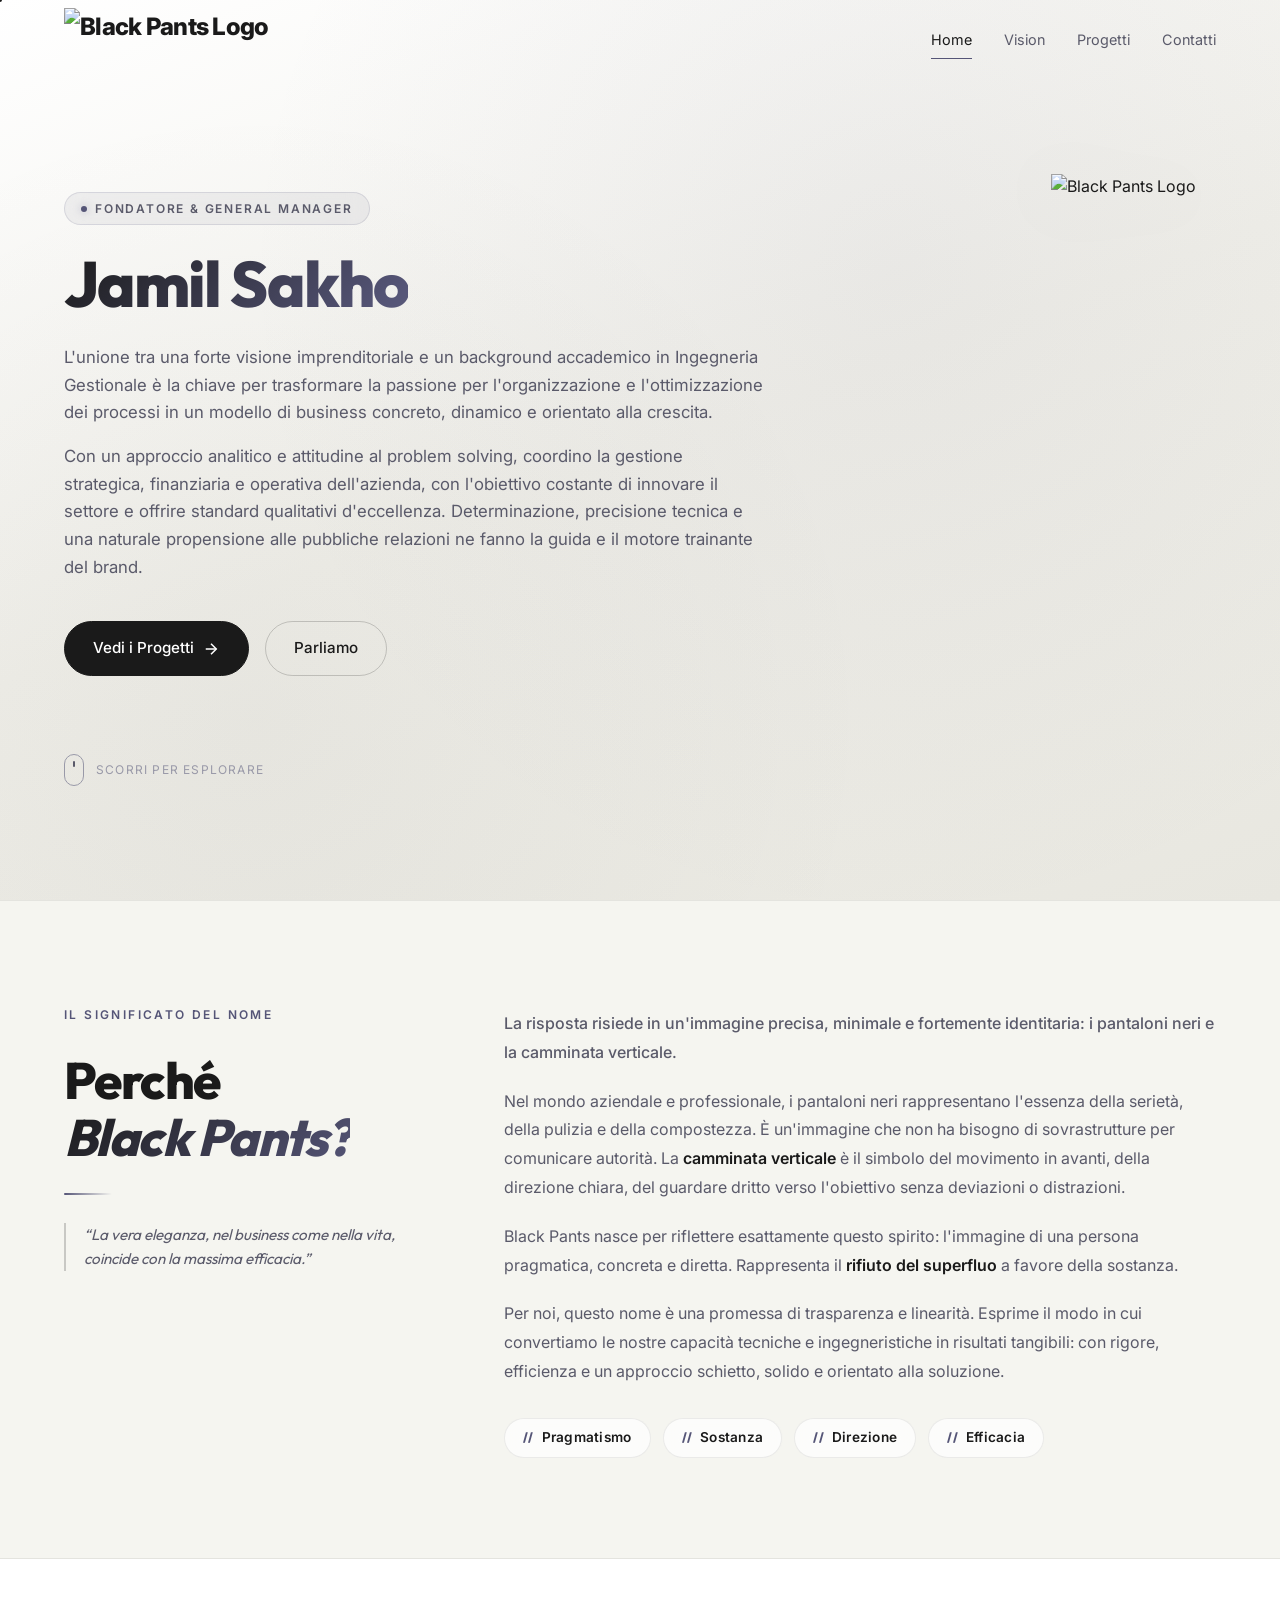
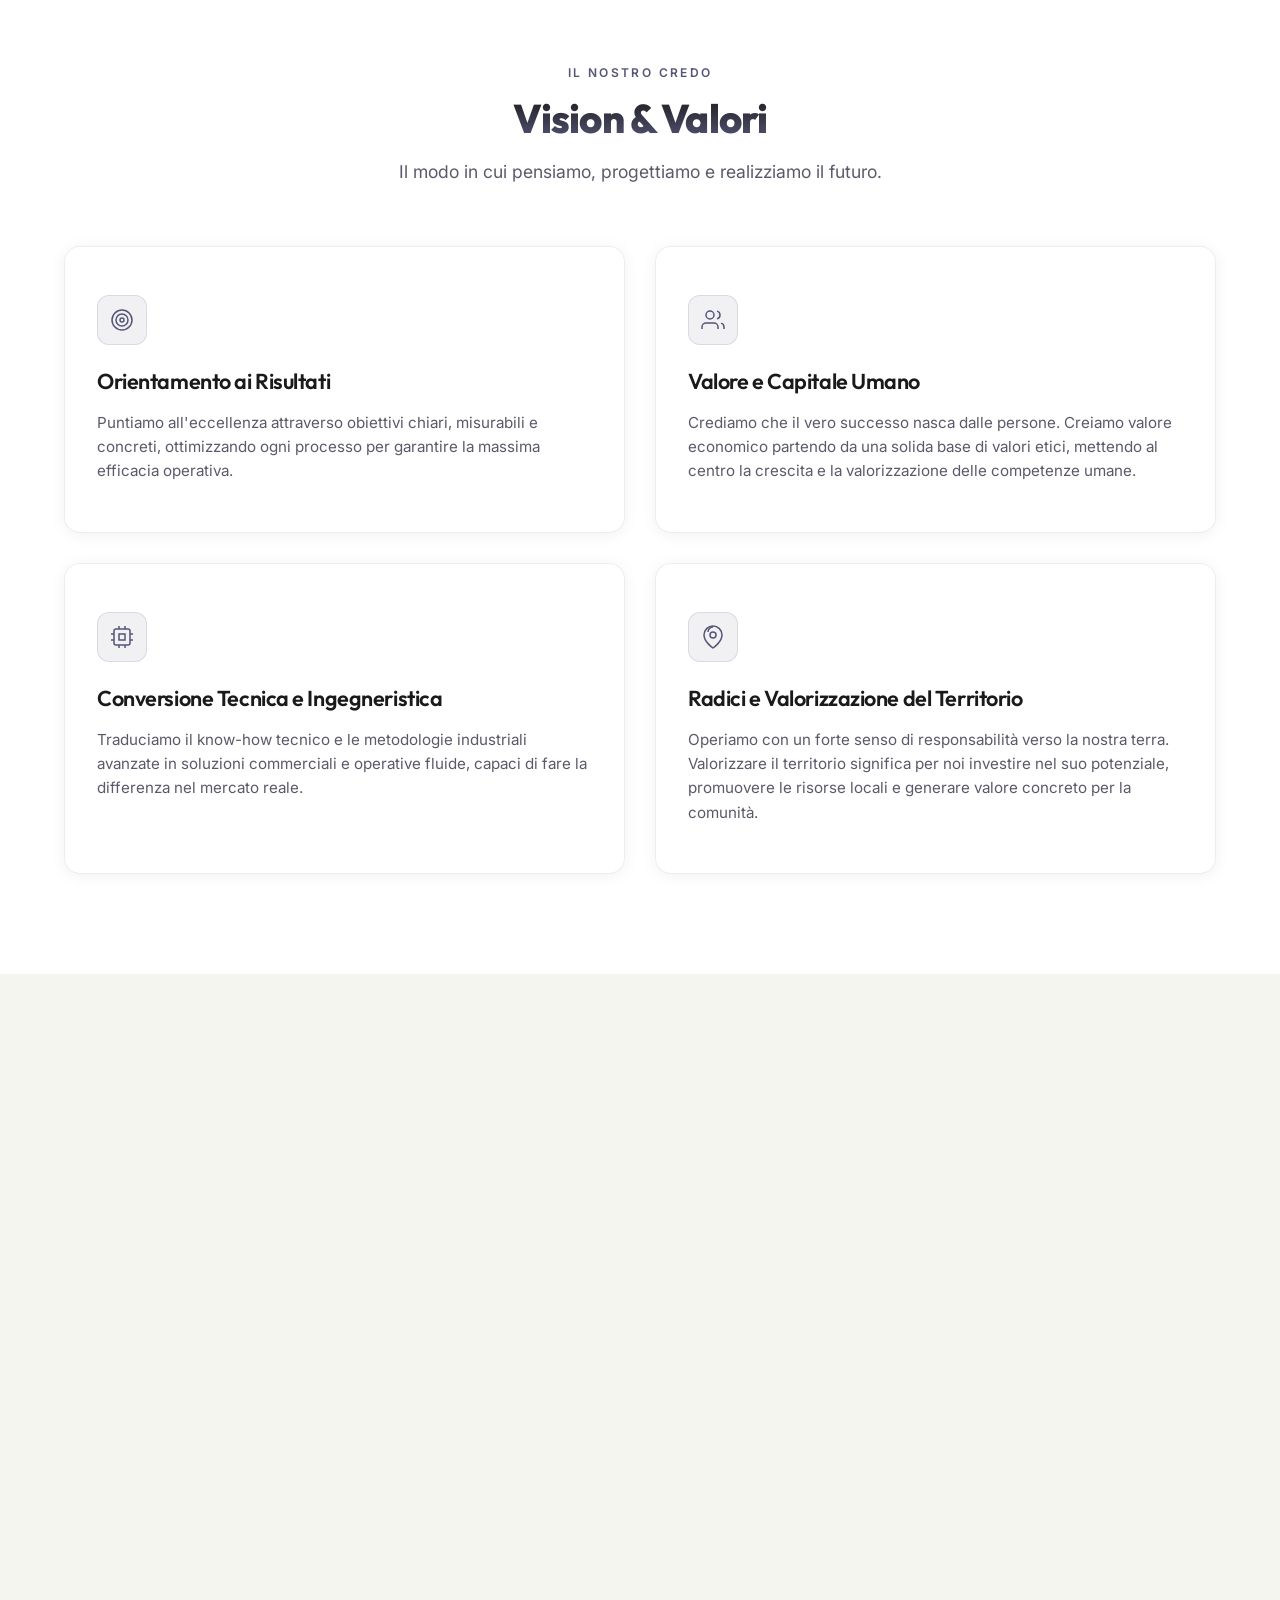
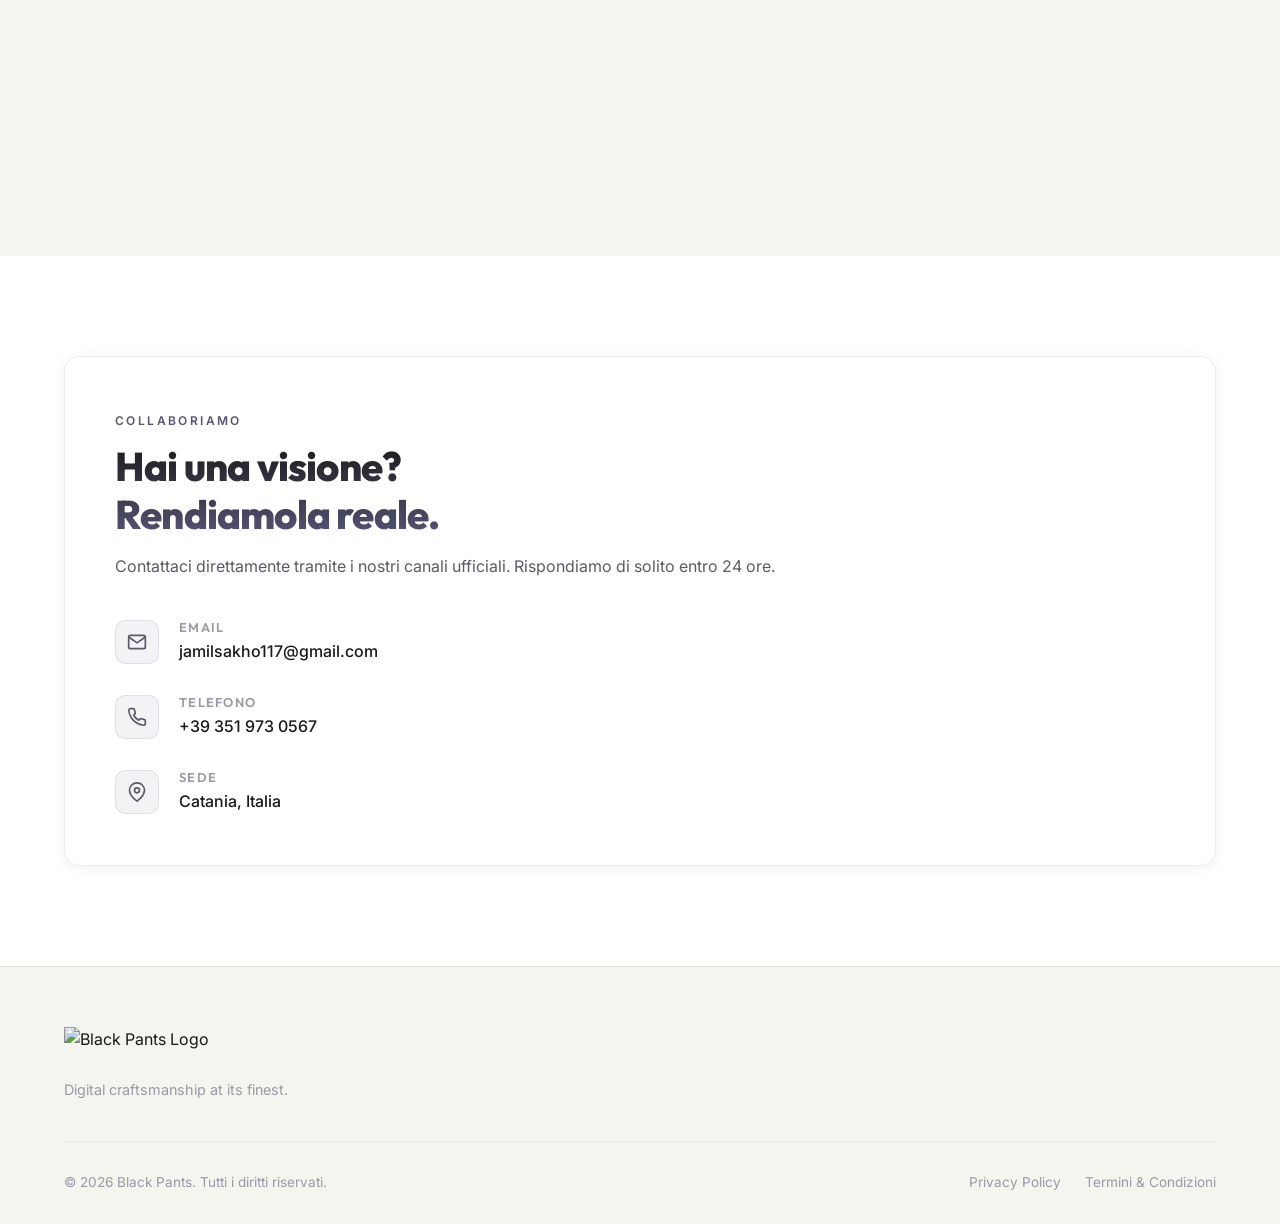
==== index.html @ 6311a8b1 "pronto per deploy" ====
<!DOCTYPE html>
<html lang="it">
<head>
    <meta charset="UTF-8">
    <meta name="viewport" content="width=device-width, initial-scale=1.0">
    <title>Black Pants | Digital Agency & Creative Studio</title>
    <meta name="description" content="Black Pants è uno studio creativo digitale specializzato in sviluppo web premium, design sartoriale ed esperienze interattive all'avanguardia.">
    <!-- Google Fonts -->
    <link rel="preconnect" href="https://fonts.googleapis.com">
    <link rel="preconnect" href="https://fonts.gstatic.com" crossorigin>
    <link href="https://fonts.googleapis.com/css2?family=Inter:wght@300;400;500;600&family=Outfit:wght@300;400;600;800&display=swap" rel="stylesheet">
    <!-- CSS Stylesheet -->
    <link rel="stylesheet" href="style.css">
</head>
<body>
    <!-- Custom Cursor -->
    <div class="custom-cursor" id="custom-cursor"></div>
    <div class="custom-cursor-dot" id="custom-cursor-dot"></div>

    <!-- Header & Navigation -->
    <header class="header">
        <div class="header-container">
            <a href="#home" class="logo" id="nav-logo">
                <img src="IMG_0945.PNG" alt="Black Pants Logo" class="logo-img">
            </a>
            <nav class="nav-menu" id="nav-menu">
                <a href="#home" class="nav-link active">Home</a>
                <a href="#vision" class="nav-link">Vision</a>
                <a href="#projects" class="nav-link">Progetti</a>
                <a href="#contacts" class="nav-link">Contatti</a>
            </nav>
            <button class="mobile-menu-toggle" id="menu-toggle" aria-label="Apri menu">
                <span></span>
                <span></span>
                <span></span>
            </button>
        </div>
    </header>

    <!-- Hero / Home Section -->
    <section id="home" class="hero-section">

        <div class="hero-container hero-split">
            <!-- Bio — Left Column -->
            <div class="hero-content">
                <div class="hero-badge animate-fade-in">
                    <span class="badge-dot"></span>
                    <span>FONDATORE &amp; GENERAL MANAGER</span>
                </div>
                <h1 class="hero-title animate-title">
                    <span class="gradient-text">Jamil Sakho</span>
                </h1>
                <div class="hero-description animate-desc">
                    <p>
                        L'unione tra una forte visione imprenditoriale e un background accademico in Ingegneria Gestionale è la chiave per trasformare la passione per l'organizzazione e l'ottimizzazione dei processi in un modello di business concreto, dinamico e orientato alla crescita.
                    </p>
                    <p style="margin-top: 16px; font-size: 1.05rem;">
                        Con un approccio analitico e attitudine al problem solving, coordino la gestione strategica, finanziaria e operativa dell'azienda, con l'obiettivo costante di innovare il settore e offrire standard qualitativi d'eccellenza. Determinazione, precisione tecnica e una naturale propensione alle pubbliche relazioni ne fanno la guida e il motore trainante del brand.
                    </p>
                </div>
                <div class="hero-actions animate-buttons">
                    <a href="#projects" class="btn btn-primary">
                        <span>Vedi i Progetti</span>
                        <svg class="btn-icon" viewBox="0 0 24 24" fill="none" stroke="currentColor" stroke-width="2">
                            <line x1="5" y1="12" x2="19" y2="12"></line>
                            <polyline points="12 5 19 12 12 19"></polyline>
                        </svg>
                    </a>
                    <a href="#contacts" class="btn btn-secondary">Parliamo</a>
                </div>
            </div>

            <!-- Logo — Right Column -->
            <div class="hero-logo-panel animate-fade-in">
                <img src="IMG_0945.PNG" alt="Black Pants Logo" class="hero-logo-large">
            </div>

            <div class="scroll-indicator animate-fade-in">
                <span class="scroll-mouse">
                    <span class="scroll-wheel"></span>
                </span>
                <span class="scroll-text">Scorri per esplorare</span>
            </div>
        </div>
    </section>

    <!-- Brand Story Section -->
    <section id="brand-story" class="brand-story-section reveal-section">
        <div class="section-container">
            <div class="brand-story-wrapper">

                <!-- Left: Heading + Decorative element -->
                <div class="brand-story-left">
                    <span class="section-tag">IL SIGNIFICATO DEL NOME</span>
                    <h2 class="brand-story-heading">Perch&eacute;<br><em>Black Pants?</em></h2>
                    <div class="brand-story-divider"></div>
                    <blockquote class="brand-story-quote">
                        &ldquo;La vera eleganza, nel business come nella vita, coincide con la massima efficacia.&rdquo;
                    </blockquote>
                </div>

                <!-- Right: Body text -->
                <div class="brand-story-right">
                    <p class="brand-story-lead">La risposta risiede in un'immagine precisa, minimale e fortemente identitaria: i pantaloni neri e la camminata verticale.</p>

                    <p>Nel mondo aziendale e professionale, i pantaloni neri rappresentano l'essenza della seriet&agrave;, della pulizia e della compostezza. &Egrave; un'immagine che non ha bisogno di sovrastrutture per comunicare autorit&agrave;. La <strong>camminata verticale</strong> &egrave; il simbolo del movimento in avanti, della direzione chiara, del guardare dritto verso l'obiettivo senza deviazioni o distrazioni.</p>

                    <p>Black Pants nasce per riflettere esattamente questo spirito: l'immagine di una persona pragmatica, concreta e diretta. Rappresenta il <strong>rifiuto del superfluo</strong> a favore della sostanza.</p>

                    <p>Per noi, questo nome &egrave; una promessa di trasparenza e linearit&agrave;. Esprime il modo in cui convertiamo le nostre capacit&agrave; tecniche e ingegneristiche in risultati tangibili: con rigore, efficienza e un approccio schietto, solido e orientato alla soluzione.</p>

                    <div class="brand-story-pillars">
                        <div class="brand-pill">
                            <span class="brand-pill-icon">//</span>
                            <span>Pragmatismo</span>
                        </div>
                        <div class="brand-pill">
                            <span class="brand-pill-icon">//</span>
                            <span>Sostanza</span>
                        </div>
                        <div class="brand-pill">
                            <span class="brand-pill-icon">//</span>
                            <span>Direzione</span>
                        </div>
                        <div class="brand-pill">
                            <span class="brand-pill-icon">//</span>
                            <span>Efficacia</span>
                        </div>
                    </div>
                </div>

            </div>
        </div>
    </section>

    <!-- Vision Section -->
    <section id="vision" class="vision-section reveal-section">
        <div class="section-container">
            <div class="section-header">
                <span class="section-tag">IL NOSTRO CREDO</span>
                <h2 class="section-title">Vision & Valori</h2>
                <p class="section-subtitle">Il modo in cui pensiamo, progettiamo e realizziamo il futuro.</p>
            </div>
            
            <div class="vision-grid">
                <!-- Vision Card 1: Orientamento ai Risultati -->
                <div class="vision-card glass-card">
                    <div class="vision-card-icon-wrapper">
                        <svg class="vision-card-icon" viewBox="0 0 24 24" fill="none" stroke="currentColor" stroke-width="1.5">
                            <circle cx="12" cy="12" r="10"></circle>
                            <circle cx="12" cy="12" r="6"></circle>
                            <circle cx="12" cy="12" r="2"></circle>
                        </svg>
                    </div>
                    <h3>Orientamento ai Risultati</h3>
                    <p>Puntiamo all'eccellenza attraverso obiettivi chiari, misurabili e concreti, ottimizzando ogni processo per garantire la massima efficacia operativa.</p>
                </div>

                <!-- Vision Card 2: Valore e Capitale Umano -->
                <div class="vision-card glass-card">
                    <div class="vision-card-icon-wrapper">
                        <svg class="vision-card-icon" viewBox="0 0 24 24" fill="none" stroke="currentColor" stroke-width="1.5">
                            <path d="M17 21v-2a4 4 0 0 0-4-4H5a4 4 0 0 0-4 4v2"></path>
                            <circle cx="9" cy="7" r="4"></circle>
                            <path d="M23 21v-2a4 4 0 0 0-3-3.87"></path>
                            <path d="M16 3.13a4 4 0 0 1 0 7.75"></path>
                        </svg>
                    </div>
                    <h3>Valore e Capitale Umano</h3>
                    <p>Crediamo che il vero successo nasca dalle persone. Creiamo valore economico partendo da una solida base di valori etici, mettendo al centro la crescita e la valorizzazione delle competenze umane.</p>
                </div>

                <!-- Vision Card 3: Conversione Tecnica e Ingegneristica -->
                <div class="vision-card glass-card">
                    <div class="vision-card-icon-wrapper">
                        <svg class="vision-card-icon" viewBox="0 0 24 24" fill="none" stroke="currentColor" stroke-width="1.5">
                            <rect x="4" y="4" width="16" height="16" rx="2" ry="2"></rect>
                            <rect x="9" y="9" width="6" height="6"></rect>
                            <line x1="9" y1="1" x2="9" y2="4"></line>
                            <line x1="15" y1="1" x2="15" y2="4"></line>
                            <line x1="9" y1="20" x2="9" y2="23"></line>
                            <line x1="15" y1="20" x2="15" y2="23"></line>
                            <line x1="20" y1="9" x2="23" y2="9"></line>
                            <line x1="20" y1="15" x2="23" y2="15"></line>
                            <line x1="1" y1="9" x2="4" y2="9"></line>
                            <line x1="1" y1="15" x2="4" y2="15"></line>
                        </svg>
                    </div>
                    <h3>Conversione Tecnica e Ingegneristica</h3>
                    <p>Traduciamo il know-how tecnico e le metodologie industriali avanzate in soluzioni commerciali e operative fluide, capaci di fare la differenza nel mercato reale.</p>
                </div>

                <!-- Vision Card 4: Radici e Valorizzazione del Territorio -->
                <div class="vision-card glass-card">
                    <div class="vision-card-icon-wrapper">
                        <svg class="vision-card-icon" viewBox="0 0 24 24" fill="none" stroke="currentColor" stroke-width="1.5">
                            <path d="M21 10c0 7-9 13-9 13s-9-6-9-13a9 9 0 0 1 18 0z"></path>
                            <circle cx="12" cy="10" r="3"></circle>
                            <path d="M12 2a5 5 0 0 0-5 5"></path>
                        </svg>
                    </div>
                    <h3>Radici e Valorizzazione del Territorio</h3>
                    <p>Operiamo con un forte senso di responsabilità verso la nostra terra. Valorizzare il territorio significa per noi investire nel suo potenziale, promuovere le risorse locali e generare valore concreto per la comunità.</p>
                </div>
            </div>
        </div>
    </section>

    <!-- Projects Section -->
    <section id="projects" class="projects-section reveal-section">
        <div class="section-container">
            <div class="section-header">
                <span class="section-tag">IL NOSTRO PORTFOLIO</span>
                <h2 class="section-title">Progetti Selezionati</h2>
                <p class="section-subtitle">Una vetrina delle nostre ultime creazioni digitali.</p>
            </div>

            <!-- Project Grid -->
            <div class="projects-grid">
                <!-- Project Spotlight: Video Loop (Coming Soon) -->
                <div class="project-card video-loop-card glass-card featured-project">
                    <div class="project-video-container">
                        <video autoplay loop muted playsinline class="project-video">
                            <source src="05164527-70b6-4cb3-bdf6-fbc091e13757.mp4" type="video/mp4">
                            Il tuo browser non supporta il tag video.
                        </video>
                        <div class="video-overlay">
                            <div class="coming-soon-wrapper">
                                <span class="coming-soon-badge">SPOTLIGHT</span>
                                <h3 class="coming-soon-title">BLACK PANTS DIGITAL EXPERIENCE</h3>
                                <p class="coming-soon-description">Un'anteprima del nostro prossimo ecosistema e dei nuovi progetti interattivi.</p>
                                <span class="coming-soon-tag">Coming Soon</span>
                            </div>
                        </div>
                    </div>
                </div>


            </div>
        </div>
    </section>

    <!-- Contacts Section -->
    <section id="contacts" class="contacts-section reveal-section">
        <div class="section-container">
            <!-- Contact Info — full width, no form -->
            <div class="contacts-info-panel contacts-info-fullwidth glass-card">
                <span class="section-tag">COLLABORIAMO</span>
                <h2 class="section-title">Hai una visione?<br>Rendiamola reale.</h2>
                <p class="contacts-intro">Contattaci direttamente tramite i nostri canali ufficiali. Rispondiamo di solito entro 24 ore.</p>

                <div class="info-items-list info-items-row">
                    <div class="info-item">
                        <div class="info-icon-wrapper">
                            <svg viewBox="0 0 24 24" fill="none" stroke="currentColor" stroke-width="2">
                                <path d="M4 4h16c1.1 0 2 .9 2 2v12c0 1.1-.9 2-2 2H4c-1.1 0-2-.9-2-2V6c0-1.1.9-2 2-2z"></path>
                                <polyline points="22,6 12,13 2,6"></polyline>
                            </svg>
                        </div>
                        <div>
                            <h4>Email</h4>
                            <a href="mailto:jamilsakho117@gmail.com">jamilsakho117@gmail.com</a>
                        </div>
                    </div>

                    <div class="info-item">
                        <div class="info-icon-wrapper">
                            <svg viewBox="0 0 24 24" fill="none" stroke="currentColor" stroke-width="2">
                                <path d="M22 16.92v3a2 2 0 0 1-2.18 2 19.79 19.79 0 0 1-8.63-3.07 19.5 19.5 0 0 1-6-6 19.79 19.79 0 0 1-3.07-8.67A2 2 0 0 1 4.11 2h3a2 2 0 0 1 2 1.72 12.84 12.84 0 0 0 .7 2.81 2 2 0 0 1-.45 2.11L8.09 9.91a16 16 0 0 0 6 6l1.27-1.27a2 2 0 0 1 2.11-.45 12.84 12.84 0 0 0 2.81.7A2 2 0 0 1 22 16.92z"></path>
                            </svg>
                        </div>
                        <div>
                            <h4>Telefono</h4>
                            <a href="tel:+393519730567">+39 351 973 0567</a>
                        </div>
                    </div>

                    <div class="info-item">
                        <div class="info-icon-wrapper">
                            <svg viewBox="0 0 24 24" fill="none" stroke="currentColor" stroke-width="2">
                                <path d="M21 10c0 7-9 13-9 13s-9-6-9-13a9 9 0 0 1 18 0z"></path>
                                <circle cx="12" cy="10" r="3"></circle>
                            </svg>
                        </div>
                        <div>
                            <h4>Sede</h4>
                            <p>Catania, Italia</p>
                        </div>
                    </div>
                </div>
            </div>
        </div>
    </section>

    <!-- Footer -->
    <footer class="footer">
        <div class="footer-container">
            <div class="footer-brand">
                <img src="IMG_0945.PNG" alt="Black Pants Logo" class="footer-logo-img">
                <p>Digital craftsmanship at its finest.</p>
            </div>
            <div class="footer-bottom">
                <p class="copyright">&copy; 2026 Black Pants. Tutti i diritti riservati.</p>
                <div class="footer-links">
                    <a href="#">Privacy Policy</a>
                    <a href="#">Termini & Condizioni</a>
                </div>
            </div>
        </div>
    </footer>

    <!-- JS Script -->
    <script src="script.js"></script>
</body>
</html>
---- style.css ----
/* ==========================================================================
   DESIGN SYSTEM & VARIABLES — LIGHT THEME
   ========================================================================== */
:root {
    /* Color Palette — Light / White Tones */
    --bg-deep: #f5f5f0;
    --bg-surface: #ffffff;
    --bg-surface-elevated: #eeede8;

    --text-main: #1a1a1a;
    --text-muted: #5a5a6a;
    --text-dim: #9999a8;

    --primary: #1a1a1a;
    --primary-rgb: 26, 26, 26;
    --accent: #2d2d2d;         /* Near-black accent */
    --accent-cyan: #555577;    /* Muted indigo-ish */
    --accent-gradient: linear-gradient(135deg, #1a1a1a 0%, #555577 50%, #888899 100%);

    --glass-bg: rgba(255, 255, 255, 0.7);
    --glass-border: rgba(0, 0, 0, 0.07);
    --glass-border-hover: rgba(0, 0, 0, 0.18);

    /* Layout & Spacing */
    --header-height: 80px;
    --max-width: 1200px;

    /* Animations & Transitions */
    --transition-smooth: all 0.5s cubic-bezier(0.16, 1, 0.3, 1);
    --transition-fast: all 0.2s ease;
}

/* ==========================================================================
   RESET & BASE STYLES
   ========================================================================== */
*, *::before, *::after {
    box-sizing: border-box;
    margin: 0;
    padding: 0;
}

html {
    scroll-behavior: smooth;
    font-size: 16px;
    background-color: var(--bg-deep);
    color: var(--text-main);
    overflow-x: hidden;
}

body {
    font-family: 'Inter', sans-serif;
    line-height: 1.6;
    -webkit-font-smoothing: antialiased;
    overflow-x: hidden;
}

h1, h2, h3, h4, h5, h6 {
    font-family: 'Outfit', sans-serif;
    font-weight: 600;
    letter-spacing: -0.02em;
    line-height: 1.2;
}

a {
    color: inherit;
    text-decoration: none;
    transition: var(--transition-fast);
}

button, input, textarea {
    font-family: inherit;
    color: inherit;
    background: none;
    border: none;
}

/* Custom Scrollbar */
::-webkit-scrollbar {
    width: 8px;
}
::-webkit-scrollbar-track {
    background: var(--bg-deep);
}
::-webkit-scrollbar-thumb {
    background: var(--bg-surface-elevated);
    border-radius: 4px;
}
::-webkit-scrollbar-thumb:hover {
    background: var(--text-dim);
}

/* Selection */
::selection {
    background: rgba(85, 85, 119, 0.2);
    color: var(--text-main);
}

/* ==========================================================================
   CUSTOM CURSOR (Desktop only)
   ========================================================================== */
.custom-cursor {
    width: 20px;
    height: 20px;
    border: 1px solid rgba(0, 0, 0, 0.3);
    border-radius: 50%;
    position: fixed;
    transform: translate(-50%, -50%);
    pointer-events: none;
    z-index: 9999;
    transition: width 0.3s, height 0.3s, border-color 0.3s;
    mix-blend-mode: multiply;
}

.custom-cursor-dot {
    width: 4px;
    height: 4px;
    background-color: #1a1a1a;
    border-radius: 50%;
    position: fixed;
    transform: translate(-50%, -50%);
    pointer-events: none;
    z-index: 9999;
}

.custom-cursor.hover {
    width: 40px;
    height: 40px;
    border-color: var(--accent-cyan);
    background-color: rgba(85, 85, 119, 0.08);
}

/* ==========================================================================
   LAYOUT UTILITIES
   ========================================================================== */
.section-container {
    max-width: var(--max-width);
    margin: 0 auto;
    padding: 100px 24px;
}

.section-header {
    text-align: center;
    margin-bottom: 60px;
}

.section-tag {
    font-size: 0.75rem;
    font-weight: 600;
    letter-spacing: 0.2em;
    color: var(--accent-cyan);
    text-transform: uppercase;
    display: inline-block;
    margin-bottom: 12px;
}

.section-title {
    font-size: 2.5rem;
    font-weight: 800;
    margin-bottom: 16px;
    background: linear-gradient(180deg, #1a1a1a 0%, #555577 100%);
    -webkit-background-clip: text;
    -webkit-text-fill-color: transparent;
}

.section-subtitle {
    font-size: 1.1rem;
    color: var(--text-muted);
    max-width: 600px;
    margin: 0 auto;
}

/* Glassmorphism Cards — Light Mode */
.glass-card {
    background: var(--glass-bg);
    backdrop-filter: blur(20px) saturate(160%);
    -webkit-backdrop-filter: blur(20px) saturate(160%);
    border: 1px solid var(--glass-border);
    border-radius: 16px;
    transition: var(--transition-smooth);
    box-shadow: 0 2px 16px rgba(0,0,0,0.06);
}

.glass-card:hover {
    border-color: var(--glass-border-hover);
    box-shadow: 0 10px 40px rgba(0, 0, 0, 0.12), 0 2px 8px rgba(0,0,0,0.06);
    transform: translateY(-5px);
}

/* Buttons */
.btn {
    display: inline-flex;
    align-items: center;
    justify-content: center;
    padding: 14px 28px;
    border-radius: 30px;
    font-size: 0.95rem;
    font-weight: 500;
    cursor: pointer;
    transition: var(--transition-smooth);
}

.btn-primary {
    background-color: var(--primary);
    color: #ffffff;
    border: 1px solid var(--primary);
}

.btn-primary:hover {
    background-color: transparent;
    color: var(--primary);
    box-shadow: 0 0 25px rgba(0, 0, 0, 0.15);
}

.btn-secondary {
    background-color: transparent;
    color: var(--text-main);
    border: 1px solid var(--glass-border-hover);
    backdrop-filter: blur(5px);
}

.btn-secondary:hover {
    background-color: rgba(0, 0, 0, 0.04);
    border-color: var(--primary);
}

.btn-icon {
    width: 18px;
    height: 18px;
    margin-left: 8px;
    transition: transform 0.3s ease;
}

.btn-primary:hover .btn-icon {
    transform: translateX(4px);
}

/* ==========================================================================
   HEADER & NAVIGATION
   ========================================================================== */
.header {
    position: fixed;
    top: 0;
    left: 0;
    width: 100%;
    height: var(--header-height);
    z-index: 1000;
    transition: var(--transition-smooth);
    border-bottom: 1px solid transparent;
}

.header.scrolled {
    height: 70px;
    background: rgba(245, 245, 240, 0.88);
    backdrop-filter: blur(20px);
    -webkit-backdrop-filter: blur(20px);
    border-bottom: 1px solid var(--glass-border);
}

.header-container {
    max-width: var(--max-width);
    height: 100%;
    margin: 0 auto;
    padding: 0 24px;
    display: flex;
    align-items: center;
    justify-content: space-between;
}

.logo {
    font-size: 1.5rem;
    font-weight: 800;
    letter-spacing: -0.03em;
    display: flex;
    align-items: center;
}

.nav-menu {
    display: flex;
    align-items: center;
    gap: 32px;
}

.nav-link {
    font-size: 0.9rem;
    font-weight: 400;
    color: var(--text-muted);
    position: relative;
    padding: 8px 0;
}

.nav-link::after {
    content: '';
    position: absolute;
    bottom: 0;
    left: 0;
    width: 0;
    height: 1px;
    background-color: var(--primary);
    transition: var(--transition-fast);
}

.nav-link:hover, .nav-link.active {
    color: var(--text-main);
}

.nav-link.active::after {
    width: 100%;
    background-color: var(--accent-cyan);
}

/* Mobile Menu Toggle */
.mobile-menu-toggle {
    display: none;
    flex-direction: column;
    justify-content: space-between;
    width: 24px;
    height: 16px;
    cursor: pointer;
    z-index: 1001;
}

.mobile-menu-toggle span {
    display: block;
    width: 100%;
    height: 2px;
    background-color: var(--text-main);
    transition: var(--transition-fast);
    border-radius: 2px;
}

/* ==========================================================================
   HERO SECTION (HOME) — No video, clean white layout
   ========================================================================== */
.hero-section {
    position: relative;
    width: 100%;
    min-height: 100vh;
    display: flex;
    align-items: center;
    justify-content: center;
    overflow: hidden;
    background: linear-gradient(160deg, #ffffff 0%, #f0efe9 50%, #e8e7e0 100%);
    padding: 120px 0 80px 0;
}

/* Subtle decorative background pattern */
.hero-section::before {
    content: '';
    position: absolute;
    top: 0; left: 0; width: 100%; height: 100%;
    background-image: radial-gradient(circle at 70% 30%, rgba(85,85,119,0.06) 0%, transparent 60%),
                      radial-gradient(circle at 20% 80%, rgba(26,26,26,0.04) 0%, transparent 50%);
    pointer-events: none;
    z-index: 1;
}

.hero-light-overlay {
    display: none; /* Not needed in light theme */
}

.hero-container {
    position: relative;
    max-width: var(--max-width);
    width: 100%;
    padding: 0 24px;
    z-index: 3;
    display: flex;
    flex-direction: column;
    justify-content: center;
}

/* Two-column hero layout: bio left, logo right */
.hero-split {
    display: grid;
    grid-template-columns: 1fr auto;
    grid-template-rows: auto auto;
    align-items: center;
    column-gap: 60px;
}

.hero-split .hero-content {
    grid-column: 1;
    grid-row: 1;
}

.hero-split .scroll-indicator {
    grid-column: 1 / -1;
    grid-row: 2;
    position: relative;
    bottom: auto;
    left: auto;
    margin-top: 40px;
}

.hero-logo-panel {
    grid-column: 2;
    grid-row: 1;
    display: flex;
    align-items: center;
    justify-content: center;
    padding: 20px;
}

.hero-logo-large {
    height: 520px;
    width: auto;
    object-fit: contain;
    filter: drop-shadow(0 8px 32px rgba(0,0,0,0.10));
    transition: var(--transition-smooth);
    mix-blend-mode: multiply;
}

.hero-logo-large:hover {
    transform: scale(1.03);
    filter: drop-shadow(0 12px 40px rgba(0,0,0,0.18));
}

.hero-content {
    max-width: 700px;
    text-align: left;
}

.hero-badge {
    display: inline-flex;
    align-items: center;
    gap: 8px;
    background: rgba(85, 85, 119, 0.07);
    border: 1px solid rgba(85, 85, 119, 0.15);
    padding: 6px 16px;
    border-radius: 20px;
    font-size: 0.75rem;
    font-weight: 600;
    letter-spacing: 0.15em;
    color: var(--text-muted);
    margin-bottom: 24px;
    backdrop-filter: blur(10px);
}

.badge-dot {
    width: 6px;
    height: 6px;
    background-color: var(--accent-cyan);
    border-radius: 50%;
    box-shadow: 0 0 8px rgba(85, 85, 119, 0.4);
    animation: pulse 2s infinite;
}

@keyframes pulse {
    0% { transform: scale(0.9); opacity: 0.6; }
    50% { transform: scale(1.2); opacity: 1; box-shadow: 0 0 12px rgba(85,85,119,0.5); }
    100% { transform: scale(0.9); opacity: 0.6; }
}

.hero-title {
    font-size: 4rem;
    font-weight: 800;
    margin-bottom: 24px;
    line-height: 1.1;
    letter-spacing: -0.03em;
}

.gradient-text {
    background: var(--accent-gradient);
    -webkit-background-clip: text;
    -webkit-text-fill-color: transparent;
    background-size: 200% auto;
    animation: gradientShift 8s ease infinite;
}

@keyframes gradientShift {
    0% { background-position: 0% 50%; }
    50% { background-position: 100% 50%; }
    100% { background-position: 0% 50%; }
}

.hero-description {
    margin-bottom: 40px;
}

.hero-description p {
    font-size: 1.05rem;
    color: var(--text-muted);
    line-height: 1.65;
}

.hero-actions {
    display: flex;
    gap: 16px;
}

.scroll-indicator {
    position: absolute;
    bottom: 40px;
    left: 24px;
    display: flex;
    align-items: center;
    gap: 12px;
    color: var(--text-dim);
    font-size: 0.75rem;
    letter-spacing: 0.1em;
    text-transform: uppercase;
}

.scroll-mouse {
    width: 20px;
    height: 32px;
    border: 1px solid var(--text-dim);
    border-radius: 12px;
    position: relative;
}

.scroll-wheel {
    width: 2px;
    height: 6px;
    background-color: var(--text-muted);
    border-radius: 1px;
    position: absolute;
    top: 6px;
    left: 50%;
    transform: translateX(-50%);
    animation: scrollMouse 1.5s infinite;
}

@keyframes scrollMouse {
    0% { opacity: 1; transform: translate(-50%, 0); }
    100% { opacity: 0; transform: translate(-50%, 10px); }
}

/* ==========================================================================
   BRAND STORY SECTION
   ========================================================================== */
.brand-story-section {
    background-color: var(--bg-deep);
    border-top: 1px solid var(--glass-border);
    border-bottom: 1px solid var(--glass-border);
}

.brand-story-wrapper {
    display: grid;
    grid-template-columns: 360px 1fr;
    gap: 80px;
    align-items: start;
}

/* Left column */
.brand-story-left {
    position: sticky;
    top: 120px;
}

.brand-story-heading {
    font-size: 3.2rem;
    font-weight: 800;
    line-height: 1.1;
    letter-spacing: -0.03em;
    margin: 16px 0 28px;
    color: var(--text-main);
}

.brand-story-heading em {
    font-style: italic;
    background: linear-gradient(135deg, #1a1a1a 0%, #555577 100%);
    -webkit-background-clip: text;
    -webkit-text-fill-color: transparent;
}

.brand-story-divider {
    width: 48px;
    height: 2px;
    background: linear-gradient(90deg, var(--accent-cyan), transparent);
    margin-bottom: 28px;
    border-radius: 2px;
}

.brand-story-quote {
    font-family: 'Outfit', sans-serif;
    font-size: 0.95rem;
    font-style: italic;
    color: var(--text-muted);
    line-height: 1.6;
    border-left: 2px solid var(--glass-border-hover);
    padding-left: 18px;
}

/* Right column */
.brand-story-right {
    display: flex;
    flex-direction: column;
    gap: 20px;
    padding-top: 8px;
}

.brand-story-lead {
    font-size: 1.2rem;
    font-weight: 500;
    color: var(--text-main);
    line-height: 1.65;
}

.brand-story-right p {
    font-size: 1rem;
    color: var(--text-muted);
    line-height: 1.8;
}

.brand-story-right strong {
    color: var(--text-main);
    font-weight: 600;
}

/* Keyword pills */
.brand-story-pillars {
    display: flex;
    flex-wrap: wrap;
    gap: 12px;
    margin-top: 12px;
}

.brand-pill {
    display: inline-flex;
    align-items: center;
    gap: 8px;
    padding: 8px 18px;
    border-radius: 30px;
    background: var(--glass-bg);
    border: 1px solid var(--glass-border);
    backdrop-filter: blur(10px);
    font-size: 0.85rem;
    font-weight: 600;
    color: var(--text-main);
    letter-spacing: 0.02em;
    transition: var(--transition-smooth);
}

.brand-pill:hover {
    border-color: var(--glass-border-hover);
    transform: translateY(-2px);
    box-shadow: 0 4px 16px rgba(0,0,0,0.08);
}

.brand-pill-icon {
    font-family: 'Outfit', monospace;
    font-weight: 800;
    color: var(--accent-cyan);
    font-size: 0.8rem;
}

/* Responsive */
@media (max-width: 1024px) {
    .brand-story-wrapper {
        grid-template-columns: 1fr;
        gap: 40px;
    }

    .brand-story-left {
        position: static;
    }

    .brand-story-heading {
        font-size: 2.4rem;
    }
}

@media (max-width: 768px) {
    .brand-story-heading {
        font-size: 2rem;
    }
}

/* ==========================================================================
   VISION SECTION
   ========================================================================== */
.vision-section {
    position: relative;
    background-color: var(--bg-surface);
}

.vision-grid {
    display: grid;
    grid-template-columns: repeat(2, 1fr);
    gap: 30px;
    margin-top: 50px;
}

.vision-card {
    padding: 48px 32px;
    height: 100%;
}

.vision-card-icon-wrapper {
    width: 50px;
    height: 50px;
    border-radius: 12px;
    background: rgba(85, 85, 119, 0.08);
    border: 1px solid rgba(85, 85, 119, 0.15);
    display: flex;
    align-items: center;
    justify-content: center;
    color: var(--accent-cyan);
    margin-bottom: 24px;
}

.vision-card-icon {
    width: 24px;
    height: 24px;
}

.vision-card h3 {
    font-size: 1.35rem;
    font-weight: 600;
    margin-bottom: 16px;
    color: var(--text-main);
}

.vision-card p {
    color: var(--text-muted);
    font-size: 0.95rem;
}

/* ==========================================================================
   PROJECTS SECTION
   ========================================================================== */
.projects-section {
    background-color: var(--bg-deep);
}

.projects-grid {
    display: grid;
    grid-template-columns: repeat(2, 1fr);
    gap: 40px;
}

.project-card {
    display: flex;
    flex-direction: column;
    overflow: hidden;
    height: 100%;
}

.project-image-container {
    position: relative;
    width: 100%;
    aspect-ratio: 16 / 10;
    border-radius: 12px 12px 0 0;
    overflow: hidden;
}

.project-overlay-gradient {
    position: absolute;
    top: 0;
    left: 0;
    width: 100%;
    height: 100%;
    background: linear-gradient(0deg, rgba(245, 245, 240, 0.8) 0%, rgba(245, 245, 240, 0) 50%);
    z-index: 2;
}

.project-mock-img {
    width: 100%;
    height: 100%;
    display: flex;
    align-items: center;
    justify-content: center;
    transition: var(--transition-smooth);
}

.project-card:hover .project-mock-img {
    transform: scale(1.05);
}

.project-tech-tags {
    position: absolute;
    top: 20px;
    left: 20px;
    display: flex;
    gap: 8px;
    z-index: 3;
}

.project-tech-tags .tag {
    font-size: 0.65rem;
    font-weight: 600;
    letter-spacing: 0.05em;
    background: rgba(255, 255, 255, 0.75);
    border: 1px solid rgba(0, 0, 0, 0.1);
    backdrop-filter: blur(5px);
    padding: 4px 10px;
    border-radius: 4px;
    color: var(--text-main);
}

.project-symbol {
    font-family: 'Outfit', sans-serif;
    font-size: 5rem;
    font-weight: 800;
    color: rgba(0, 0, 0, 0.12);
    user-select: none;
    transition: var(--transition-smooth);
}

.project-card:hover .project-symbol {
    color: rgba(0, 0, 0, 0.25);
    transform: scale(1.1);
}

.project-info {
    padding: 32px;
    display: flex;
    flex-direction: column;
    flex-grow: 1;
}

.project-info h3 {
    font-size: 1.5rem;
    margin-bottom: 12px;
    color: var(--text-main);
}

.project-info p {
    color: var(--text-muted);
    font-size: 0.95rem;
    margin-bottom: 24px;
    flex-grow: 1;
}

.project-link {
    display: inline-flex;
    align-items: center;
    font-size: 0.9rem;
    font-weight: 600;
    color: var(--text-main);
    align-self: flex-start;
}

.project-link svg {
    width: 16px;
    height: 16px;
    margin-left: 6px;
    transition: transform 0.3s ease;
}

.project-link:hover {
    color: var(--accent-cyan);
}

.project-link:hover svg {
    transform: translate(2px, -2px);
    color: var(--accent-cyan);
}

/* ==========================================================================
   CONTACTS SECTION
   ========================================================================== */
.contacts-section {
    background-color: var(--bg-surface);
}

/* Full-width info panel (no form) */
.contacts-info-fullwidth {
    padding: 50px 60px;
    width: 100%;
}

/* Horizontal row of contact items */
.info-items-row {
    flex-direction: row;
    justify-content: flex-start;
    gap: 50px;
    flex-wrap: wrap;
    margin-top: 10px;
}

.contacts-info-panel {
    padding: 50px;
    height: 100%;
}

.contacts-intro {
    color: var(--text-muted);
    font-size: 1rem;
    margin-bottom: 40px;
}

.info-items-list {
    display: flex;
    flex-direction: column;
    gap: 30px;
}

.info-item {
    display: flex;
    gap: 20px;
    align-items: flex-start;
}

.info-icon-wrapper {
    width: 44px;
    height: 44px;
    border-radius: 10px;
    background: rgba(85, 85, 119, 0.07);
    border: 1px solid rgba(85, 85, 119, 0.12);
    display: flex;
    align-items: center;
    justify-content: center;
    color: var(--text-muted);
}

.info-item svg {
    width: 20px;
    height: 20px;
}

.info-item h4 {
    font-size: 0.8rem;
    font-weight: 600;
    color: var(--text-dim);
    text-transform: uppercase;
    letter-spacing: 0.1em;
    margin-bottom: 4px;
}

.info-item a, .info-item p {
    font-size: 1rem;
    font-weight: 500;
    color: var(--text-main);
}

.info-item a:hover {
    color: var(--accent-cyan);
}

.contacts-form-panel {
    padding: 50px;
    position: relative;
    min-height: 520px;
    display: flex;
    flex-direction: column;
    justify-content: center;
}

.contact-form {
    display: flex;
    flex-direction: column;
    gap: 24px;
    transition: opacity 0.3s ease;
}

.form-row {
    display: grid;
    grid-template-columns: repeat(2, 1fr);
    gap: 20px;
}

.form-group {
    display: flex;
    flex-direction: column;
    gap: 8px;
}

.form-group label {
    font-size: 0.75rem;
    font-weight: 600;
    color: var(--text-muted);
    text-transform: uppercase;
    letter-spacing: 0.05em;
}

.form-group input, .form-group textarea {
    background: rgba(0, 0, 0, 0.02);
    border: 1px solid rgba(0, 0, 0, 0.08);
    border-radius: 8px;
    padding: 14px 18px;
    font-size: 0.95rem;
    transition: var(--transition-fast);
    outline: none;
    color: var(--text-main);
}

.form-group input:focus, .form-group textarea:focus {
    border-color: var(--accent-cyan);
    background: rgba(85, 85, 119, 0.03);
    box-shadow: 0 0 0 3px rgba(85, 85, 119, 0.08);
}

.form-group textarea {
    resize: none;
}

.btn-submit {
    align-self: flex-start;
    padding: 16px 36px;
    margin-top: 10px;
}

.btn-submit:hover .btn-icon {
    transform: translate(3px, -3px);
}

/* Success Form Feedback */
.form-feedback {
    display: flex;
    flex-direction: column;
    align-items: center;
    text-align: center;
    animation: fadeIn 0.5s ease forwards;
    padding: 20px 0;
}

.form-feedback.hidden {
    display: none;
}

.feedback-icon-wrapper {
    width: 70px;
    height: 70px;
    border-radius: 50%;
    background: rgba(85, 85, 119, 0.08);
    border: 1px solid rgba(85, 85, 119, 0.2);
    display: flex;
    align-items: center;
    justify-content: center;
    color: var(--accent-cyan);
    margin-bottom: 24px;
}

.feedback-icon-wrapper svg {
    width: 32px;
    height: 32px;
}

.form-feedback h3 {
    font-size: 1.8rem;
    margin-bottom: 12px;
    color: var(--text-main);
}

.form-feedback p {
    color: var(--text-muted);
    max-width: 350px;
    margin-bottom: 30px;
}

.btn-small {
    padding: 10px 20px;
    font-size: 0.85rem;
}

@keyframes fadeIn {
    from { opacity: 0; transform: translateY(10px); }
    to { opacity: 1; transform: translateY(0); }
}

/* ==========================================================================
   FOOTER
   ========================================================================== */
.footer {
    background-color: var(--bg-deep);
    border-top: 1px solid var(--glass-border);
    padding: 60px 0 30px 0;
}

.footer-container {
    max-width: var(--max-width);
    margin: 0 auto;
    padding: 0 24px;
}

.footer-brand {
    margin-bottom: 40px;
}

.footer-brand p {
    color: var(--text-dim);
    font-size: 0.9rem;
    margin-top: 10px;
}

.footer-bottom {
    display: flex;
    justify-content: space-between;
    align-items: center;
    border-top: 1px solid rgba(0, 0, 0, 0.05);
    padding-top: 30px;
    color: var(--text-dim);
    font-size: 0.85rem;
}

.footer-links {
    display: flex;
    gap: 24px;
}

.footer-links a:hover {
    color: var(--text-muted);
}

/* ==========================================================================
   RESPONSIVE DESIGN & MEDIA QUERIES
   ========================================================================== */

/* Tablet (1024px and below) */
@media (max-width: 1024px) {
    .vision-grid {
        grid-template-columns: repeat(2, 1fr);
    }

    .projects-grid {
        gap: 30px;
    }

    .contacts-wrapper {
        grid-template-columns: 1fr;
        gap: 40px;
    }

    .hero-title {
        font-size: 3.2rem;
    }

    /* Hero split collapses on tablet */
    .hero-split {
        grid-template-columns: 1fr;
        text-align: center;
    }

    .hero-split .hero-content {
        grid-column: 1;
        grid-row: 1;
    }

    .hero-logo-panel {
        grid-column: 1;
        grid-row: 2;
        margin-top: 30px;
    }

    .hero-logo-large {
        height: 160px;
    }

    .hero-split .scroll-indicator {
        grid-row: 3;
        justify-content: center;
    }

    /* Contacts row stacks on tablet */
    .info-items-row {
        flex-direction: column;
        gap: 30px;
    }
}

/* Mobile (768px and below) */
@media (max-width: 768px) {
    :root {
        --header-height: 70px;
    }

    .custom-cursor, .custom-cursor-dot {
        display: none;
    }

    .header-container {
        padding: 0 20px;
    }

    /* Mobile Navigation */
    .mobile-menu-toggle {
        display: flex;
    }

    .nav-menu {
        position: fixed;
        top: 0;
        right: -100%;
        width: 80%;
        max-width: 320px;
        height: 100vh;
        background: rgba(245, 245, 240, 0.97);
        backdrop-filter: blur(20px);
        -webkit-backdrop-filter: blur(20px);
        flex-direction: column;
        justify-content: center;
        gap: 40px;
        z-index: 1000;
        transition: right 0.5s cubic-bezier(0.16, 1, 0.3, 1);
        border-left: 1px solid var(--glass-border);
    }

    .nav-menu.open {
        right: 0;
    }

    /* Toggle menu animation */
    .mobile-menu-toggle.open span:nth-child(1) {
        transform: translateY(7px) rotate(45deg);
    }

    .mobile-menu-toggle.open span:nth-child(2) {
        opacity: 0;
    }

    .mobile-menu-toggle.open span:nth-child(3) {
        transform: translateY(-7px) rotate(-45deg);
    }

    .hero-title {
        font-size: 2.5rem;
    }

    .hero-actions {
        flex-direction: column;
        gap: 12px;
    }

    .btn {
        width: 100%;
    }

    .scroll-indicator {
        display: none;
    }

    .vision-grid {
        grid-template-columns: 1fr;
    }

    .projects-grid {
        grid-template-columns: 1fr;
    }

    .form-row {
        grid-template-columns: 1fr;
    }

    .contacts-info-panel, .contacts-form-panel {
        padding: 30px 20px;
    }

    .footer-bottom {
        flex-direction: column;
        gap: 20px;
        text-align: center;
    }
}

/* Scroll Animation classes (handled by JS Intersection Observer) */
.reveal-section {
    opacity: 0;
    transform: translateY(40px);
    transition: opacity 1s cubic-bezier(0.16, 1, 0.3, 1), transform 1s cubic-bezier(0.16, 1, 0.3, 1);
}

.reveal-section.revealed {
    opacity: 1;
    transform: translateY(0);
}

/* Initial Load Animations for Hero */
.animate-fade-in {
    opacity: 0;
    animation: simpleFadeIn 1s cubic-bezier(0.16, 1, 0.3, 1) forwards;
}

.animate-title {
    opacity: 0;
    transform: translateY(30px);
    animation: revealUp 1s cubic-bezier(0.16, 1, 0.3, 1) forwards;
    animation-delay: 0.2s;
}

.animate-desc {
    opacity: 0;
    transform: translateY(20px);
    animation: revealUp 1s cubic-bezier(0.16, 1, 0.3, 1) forwards;
    animation-delay: 0.4s;
}

.animate-buttons {
    opacity: 0;
    transform: translateY(20px);
    animation: revealUp 1s cubic-bezier(0.16, 1, 0.3, 1) forwards;
    animation-delay: 0.6s;
}

@keyframes simpleFadeIn {
    from { opacity: 0; }
    to { opacity: 1; }
}

@keyframes revealUp {
    from { opacity: 0; transform: translateY(30px); }
    to { opacity: 1; transform: translateY(0); }
}

/* ==========================================================================
   LOGO IMAGE STYLING
   ========================================================================== */
.logo-img {
    height: 64px;
    width: auto;
    object-fit: contain;
    transition: var(--transition-smooth);
    mix-blend-mode: multiply;
}

.header.scrolled .logo-img {
    height: 48px;
}

.footer-logo-img {
    height: 80px;
    width: auto;
    object-fit: contain;
    margin-bottom: 16px;
    mix-blend-mode: multiply;
}

/* ==========================================================================
   VIDEO SPOTLIGHT CARD STYLING
   ========================================================================== */
.featured-project {
    grid-column: span 2;
}

.project-video-container {
    position: relative;
    width: 100%;
    aspect-ratio: 21 / 9;
    overflow: hidden;
    border-radius: 12px;
}

.project-video {
    position: absolute;
    top: 50%;
    left: 50%;
    width: 100%;
    height: 100%;
    transform: translate(-50%, -50%);
    object-fit: cover;
    z-index: 1;
}

.video-overlay {
    position: absolute;
    top: 0;
    left: 0;
    width: 100%;
    height: 100%;
    background: linear-gradient(0deg, rgba(245, 245, 240, 0.75) 0%, rgba(245, 245, 240, 0.25) 100%);
    z-index: 2;
    display: flex;
    align-items: center;
    justify-content: center;
    text-align: center;
    padding: 30px;
    transition: var(--transition-smooth);
}

.video-loop-card:hover .video-overlay {
    background: linear-gradient(0deg, rgba(245, 245, 240, 0.55) 0%, rgba(245, 245, 240, 0.1) 100%);
}

.coming-soon-wrapper {
    max-width: 600px;
    z-index: 3;
}

.coming-soon-badge {
    font-size: 0.7rem;
    font-weight: 600;
    letter-spacing: 0.2em;
    color: var(--accent-cyan);
    border: 1px solid rgba(85, 85, 119, 0.3);
    padding: 4px 12px;
    border-radius: 4px;
    display: inline-block;
    margin-bottom: 16px;
    background: rgba(85, 85, 119, 0.07);
}

.coming-soon-title {
    font-size: 2.2rem;
    font-weight: 800;
    margin-bottom: 12px;
    color: #1a1a1a;
    letter-spacing: -0.01em;
}

.coming-soon-description {
    font-size: 0.95rem;
    color: var(--text-muted);
    margin-bottom: 20px;
    max-width: 480px;
    margin-left: auto;
    margin-right: auto;
}

.coming-soon-tag {
    font-family: 'Outfit', sans-serif;
    font-size: 0.95rem;
    font-weight: 600;
    letter-spacing: 0.15em;
    text-transform: uppercase;
    color: var(--accent-cyan);
    display: inline-block;
    padding: 6px 18px;
    border-radius: 20px;
    background: rgba(85, 85, 119, 0.08);
    border: 1px solid rgba(85, 85, 119, 0.2);
    box-shadow: 0 0 12px rgba(85, 85, 119, 0.08);
    animation: comingSoonPulse 2s infinite alternate;
}

@keyframes comingSoonPulse {
    0% {
        transform: scale(0.98);
        box-shadow: 0 0 8px rgba(85, 85, 119, 0.05);
    }
    100% {
        transform: scale(1.02);
        box-shadow: 0 0 18px rgba(85, 85, 119, 0.18);
    }
}

/* Responsive updates for featured project */
@media (max-width: 1024px) {
    .project-video-container {
        aspect-ratio: 16 / 9;
    }
    .coming-soon-title {
        font-size: 1.8rem;
    }
}

@media (max-width: 768px) {
    .featured-project {
        grid-column: span 1;
    }
    .project-video-container {
        aspect-ratio: 4 / 3;
    }
    .coming-soon-title {
        font-size: 1.5rem;
    }
    .coming-soon-description {
        display: none;
    }
}
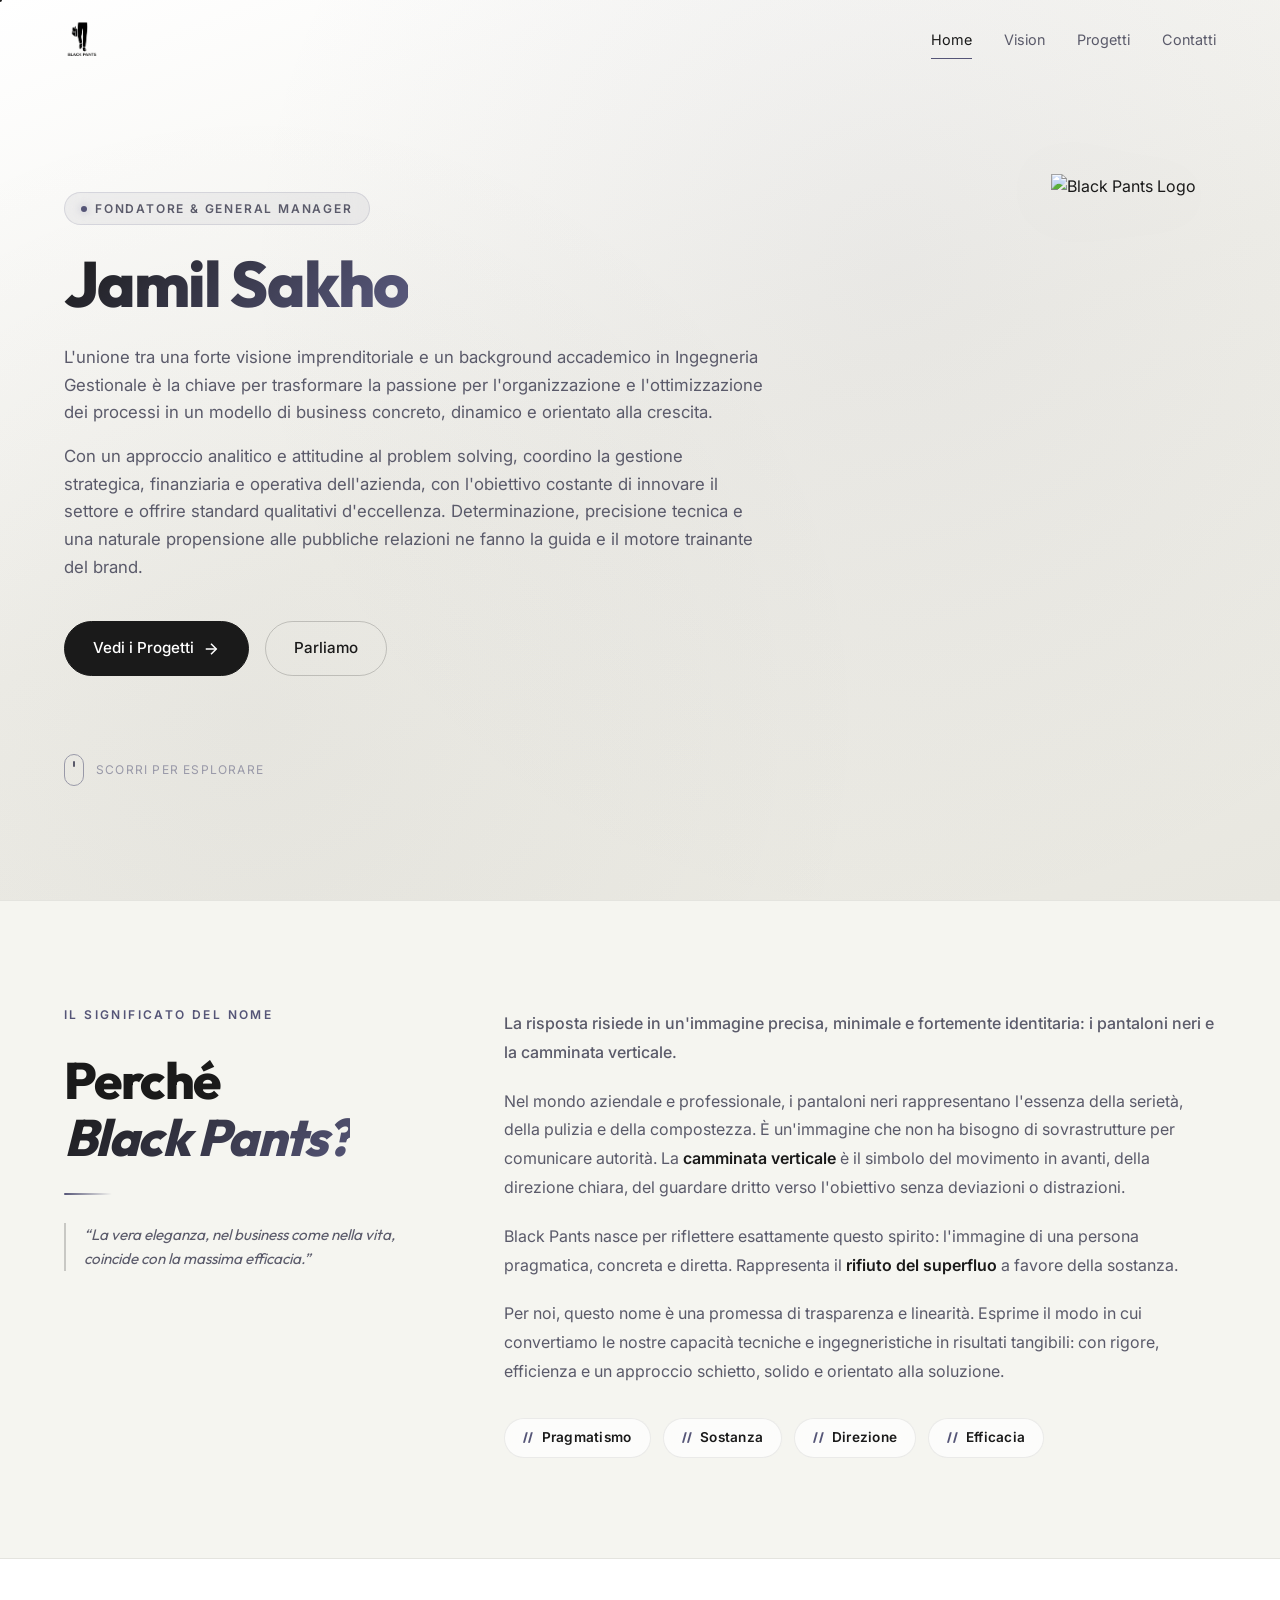
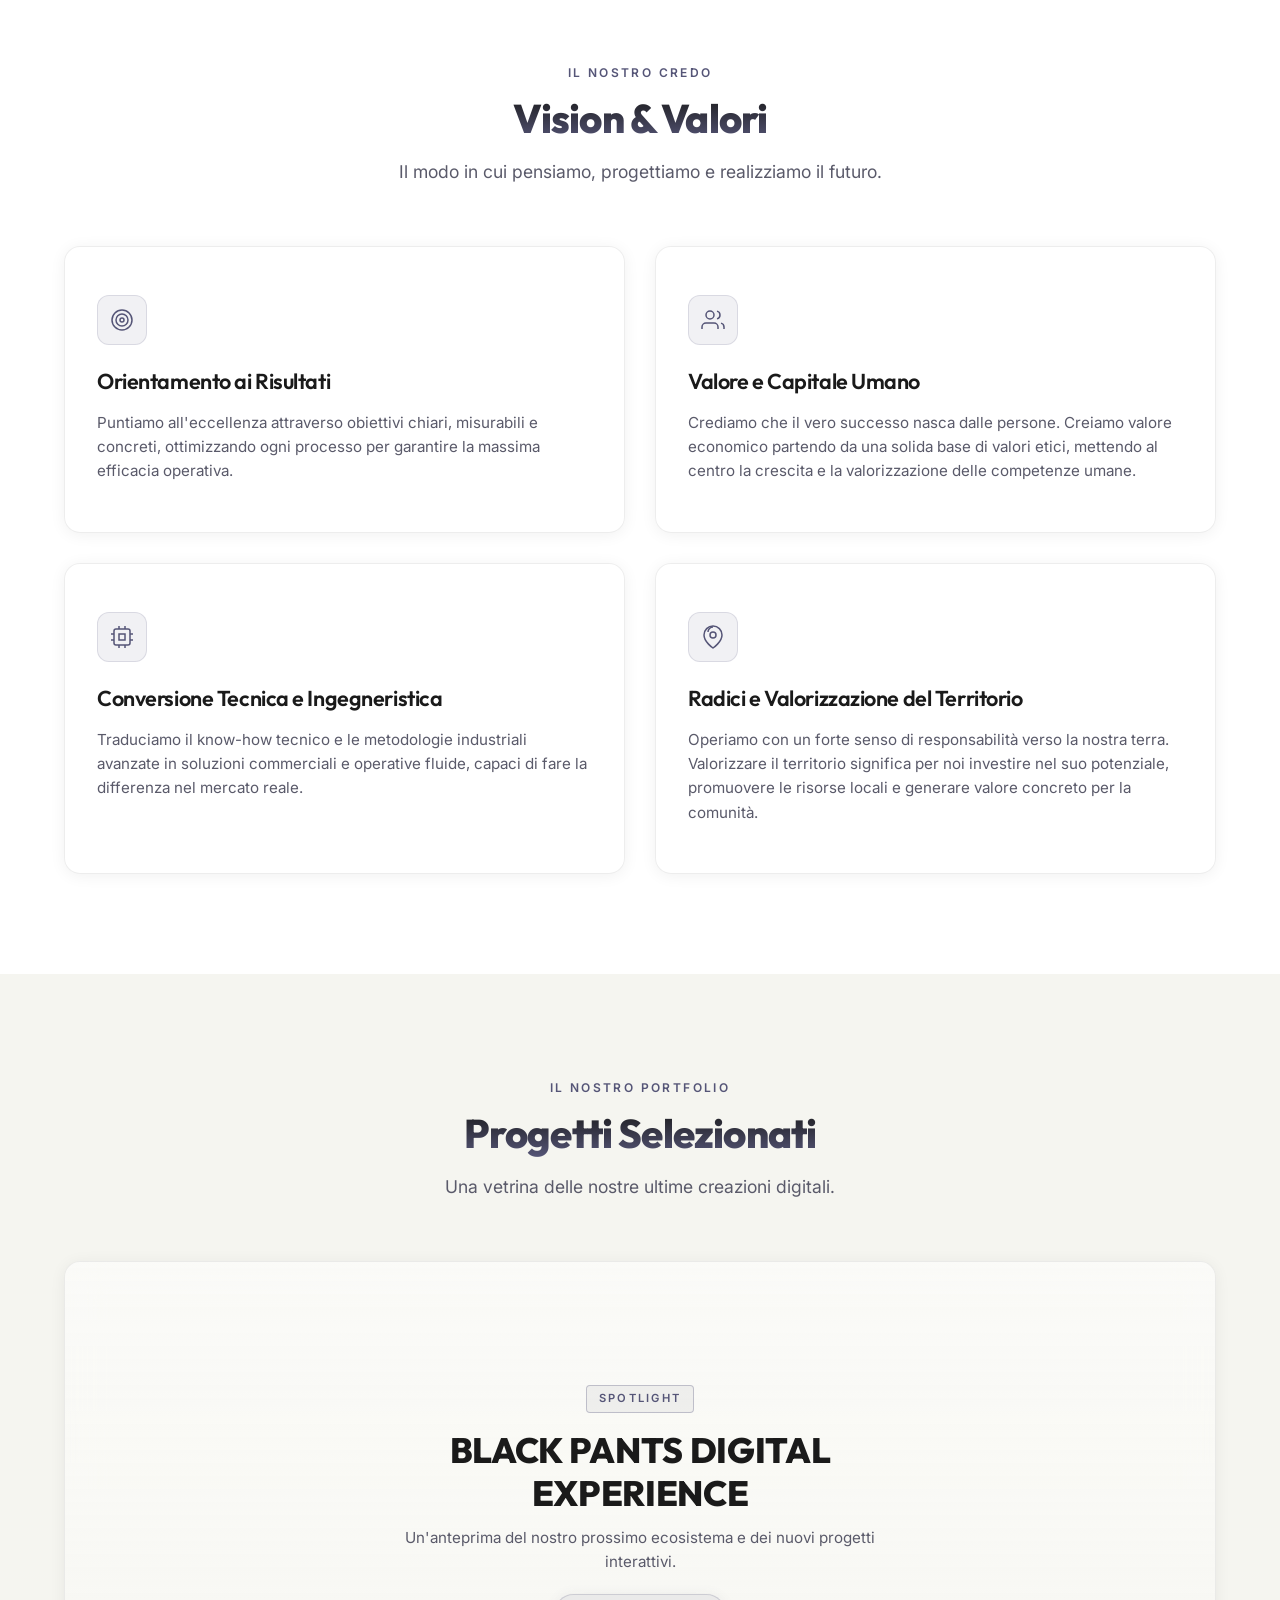
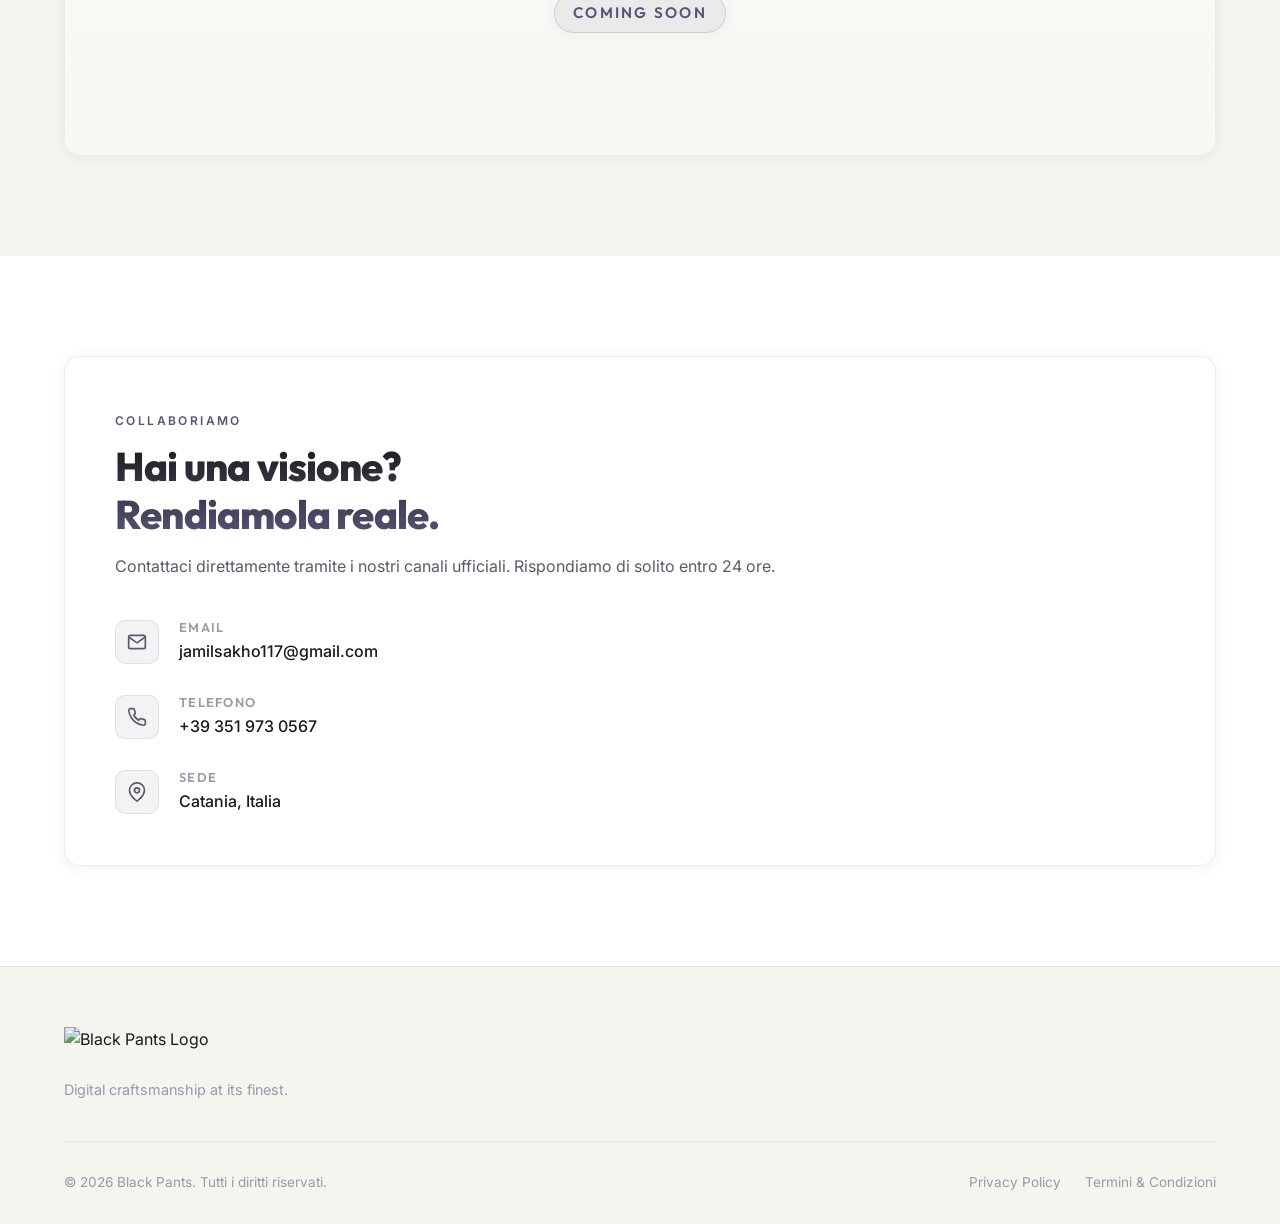
==== commit b11465b3: "Update index.html" ====
--- a/index.html
+++ b/index.html
@@ -21,7 +21,7 @@
     <header class="header">
         <div class="header-container">
             <a href="#home" class="logo" id="nav-logo">
-                <img src="IMG_0945.PNG" alt="Black Pants Logo" class="logo-img">
+                <img src="IMG_0945.png" alt="Black Pants Logo" class="logo-img">
             </a>
             <nav class="nav-menu" id="nav-menu">
                 <a href="#home" class="nav-link active">Home</a>
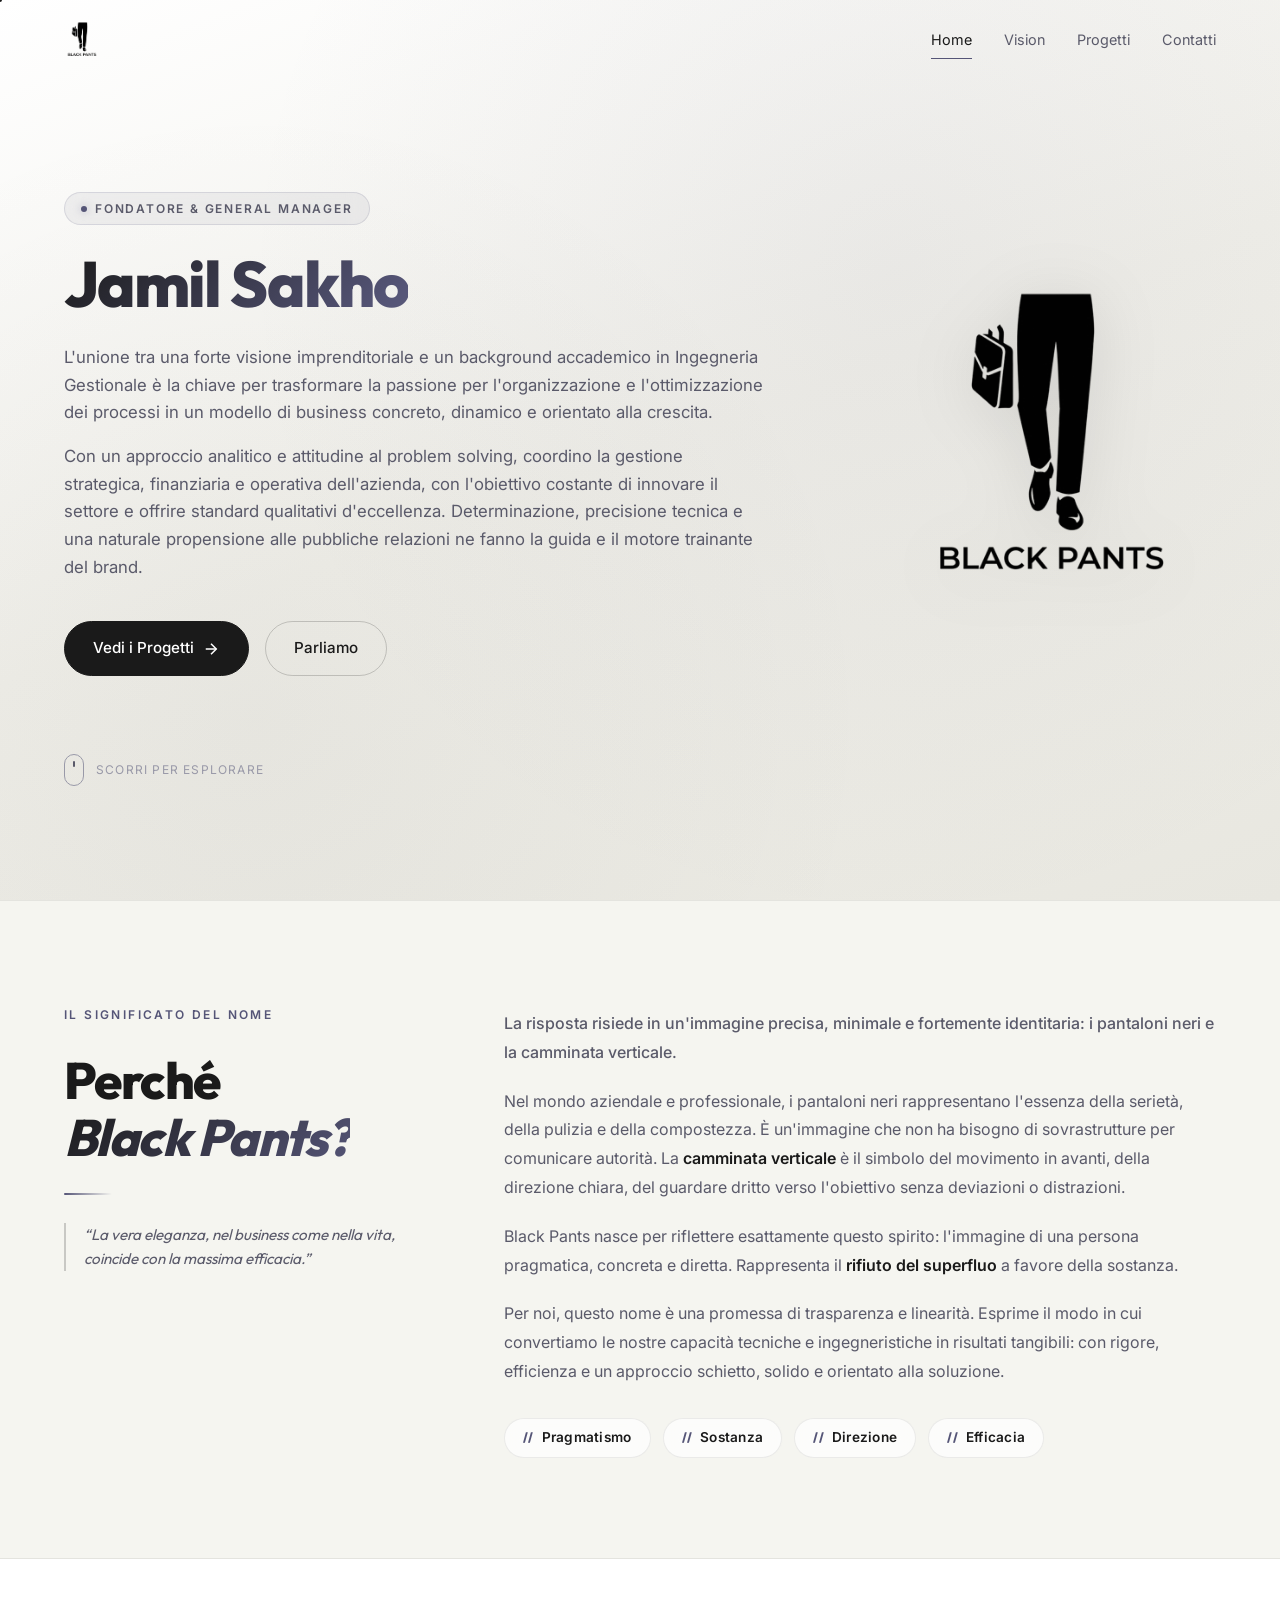
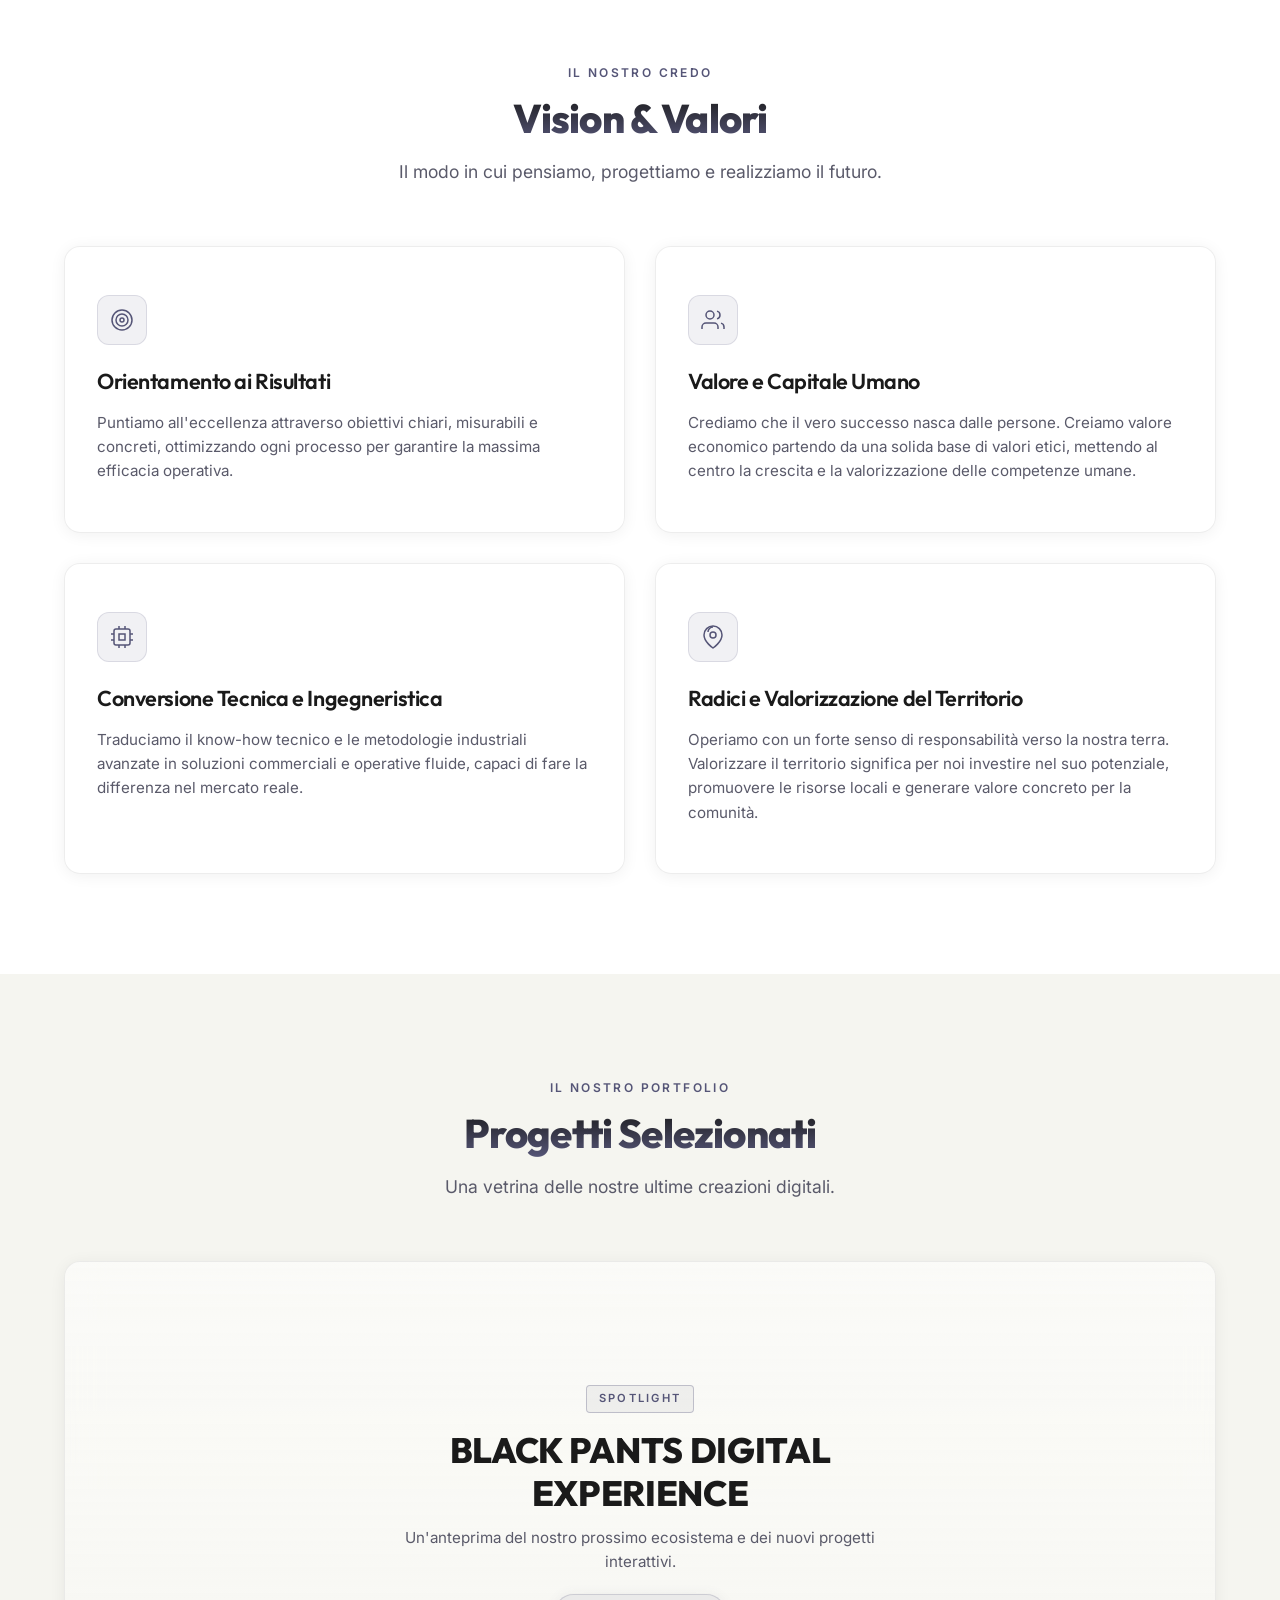
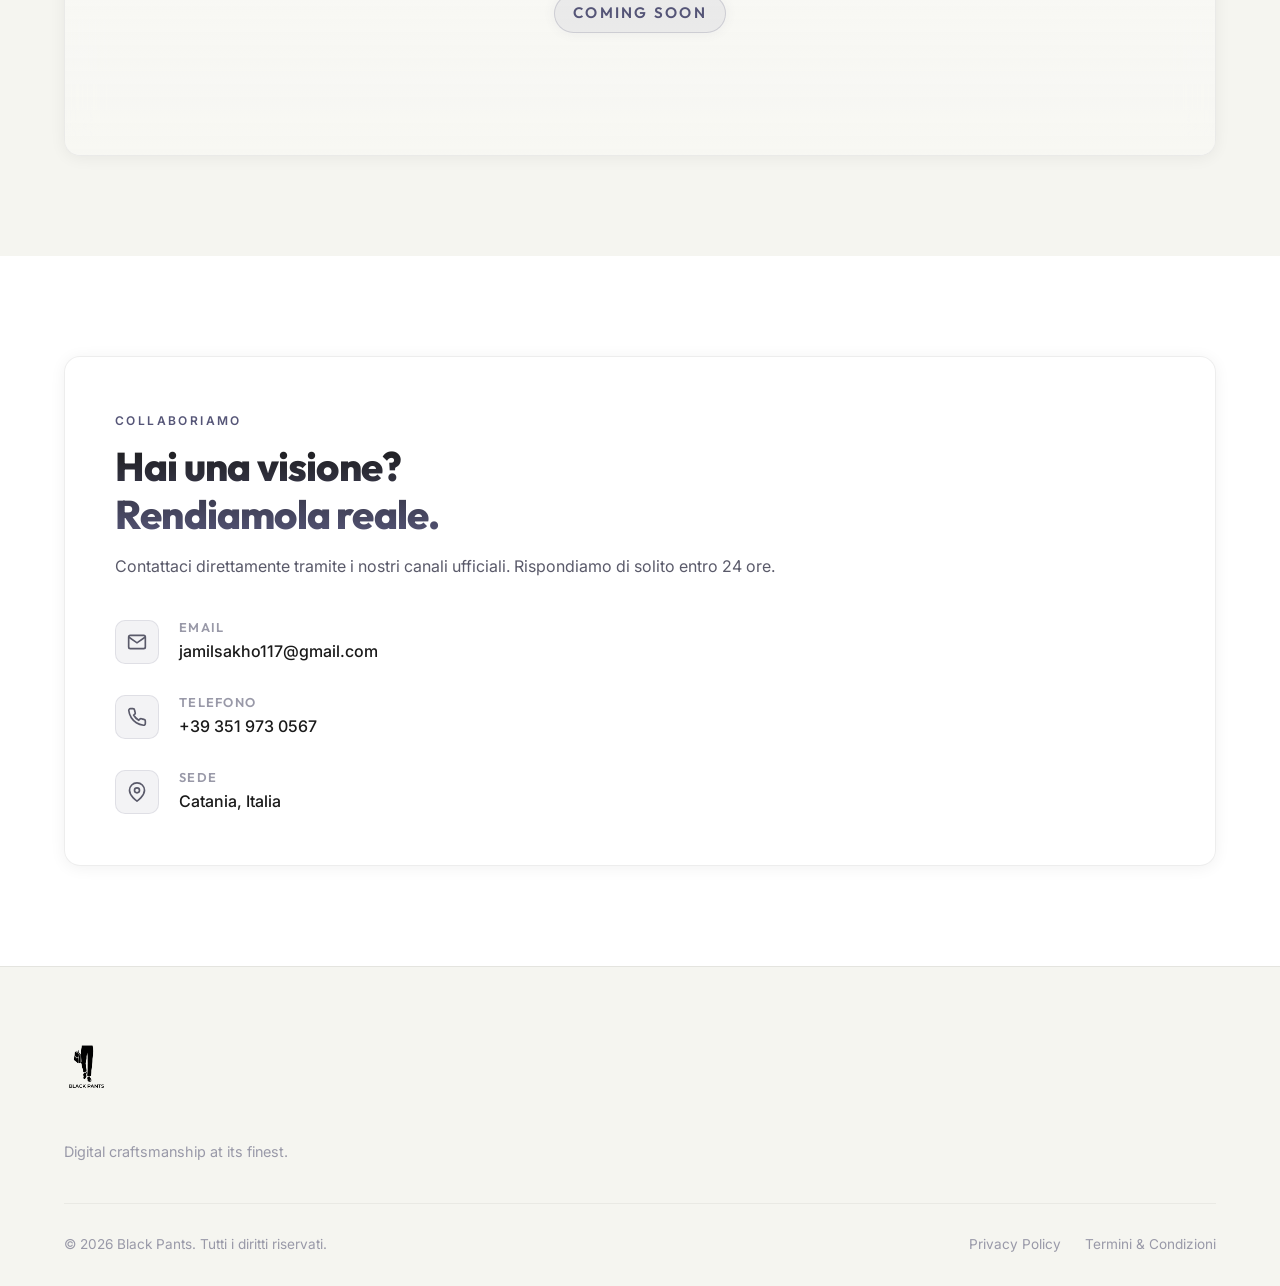
==== commit 28dcb766: "Update index.html" ====
--- a/index.html
+++ b/index.html
@@ -72,7 +72,7 @@
 
             <!-- Logo — Right Column -->
             <div class="hero-logo-panel animate-fade-in">
-                <img src="IMG_0945.PNG" alt="Black Pants Logo" class="hero-logo-large">
+                <img src="IMG_0945.png" alt="Black Pants Logo" class="hero-logo-large">
             </div>
 
             <div class="scroll-indicator animate-fade-in">
@@ -296,7 +296,7 @@
     <footer class="footer">
         <div class="footer-container">
             <div class="footer-brand">
-                <img src="IMG_0945.PNG" alt="Black Pants Logo" class="footer-logo-img">
+                <img src="IMG_0945.png" alt="Black Pants Logo" class="footer-logo-img">
                 <p>Digital craftsmanship at its finest.</p>
             </div>
             <div class="footer-bottom">
